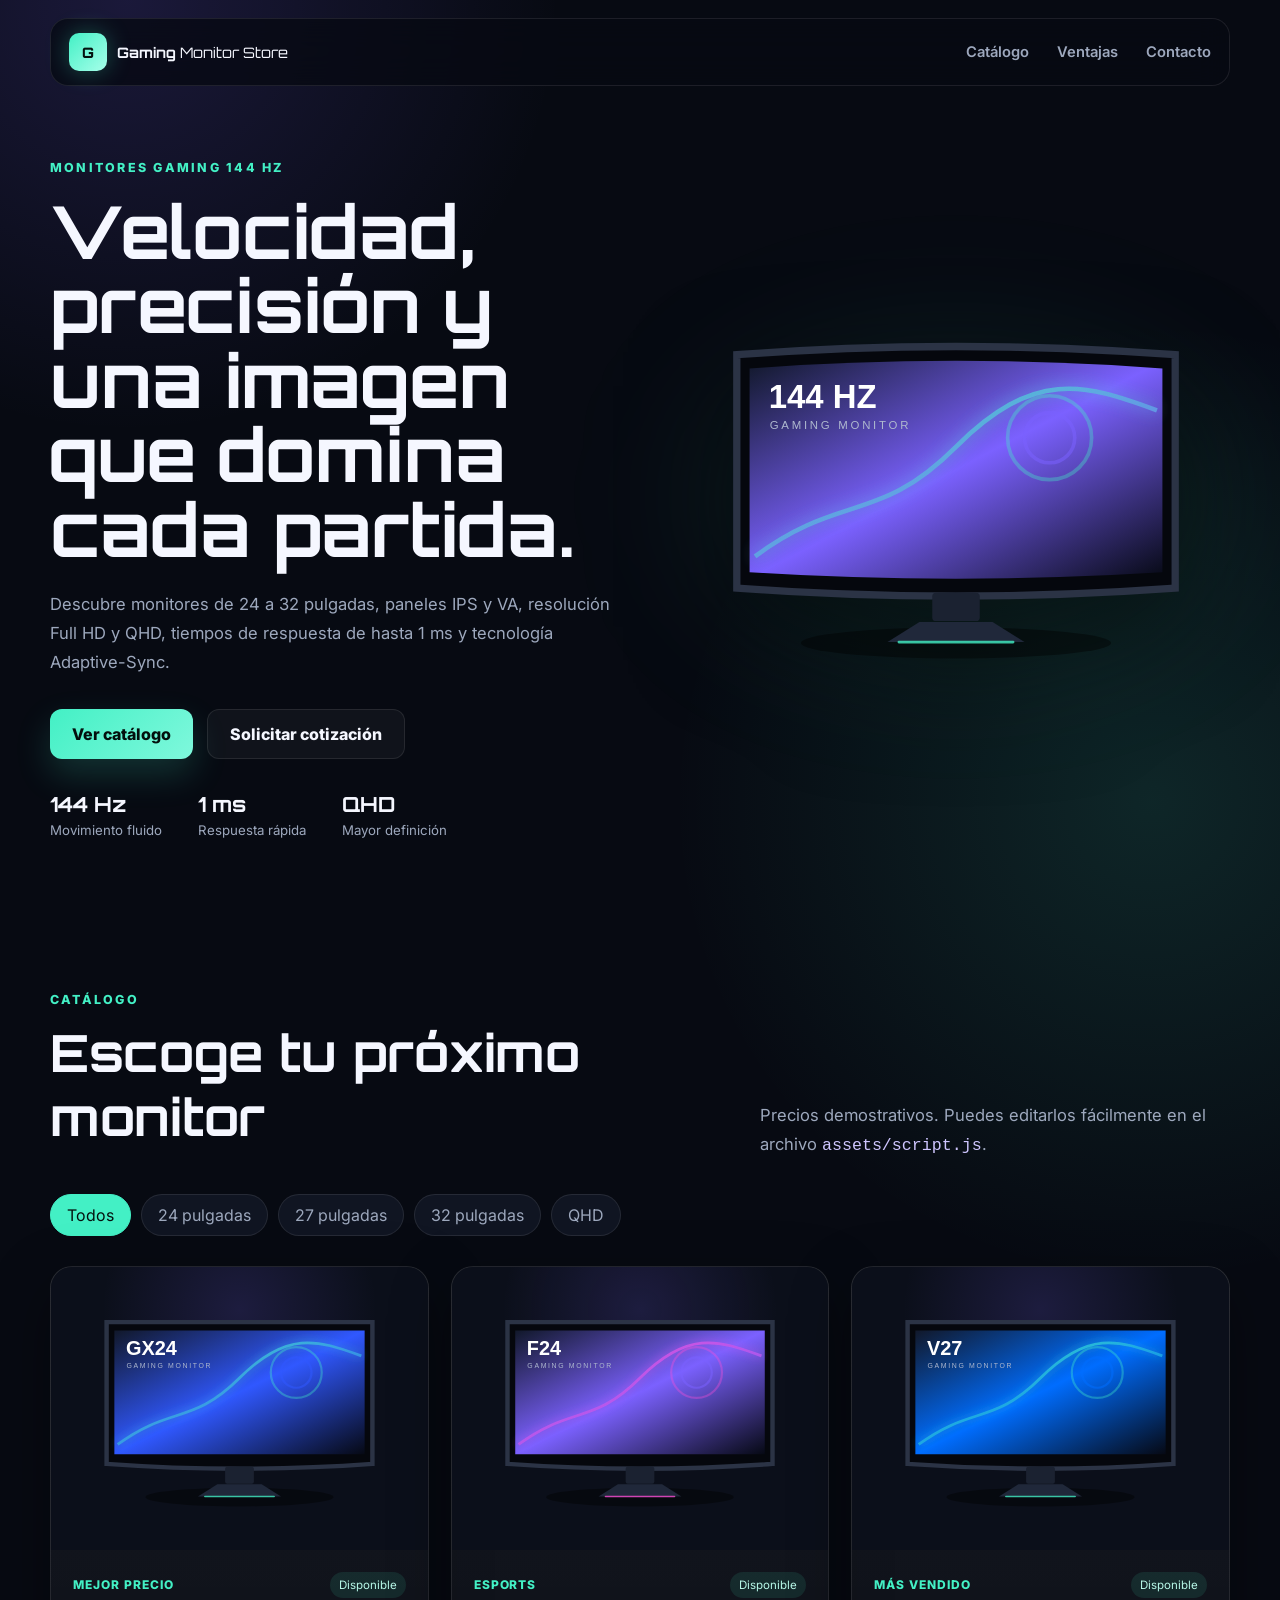
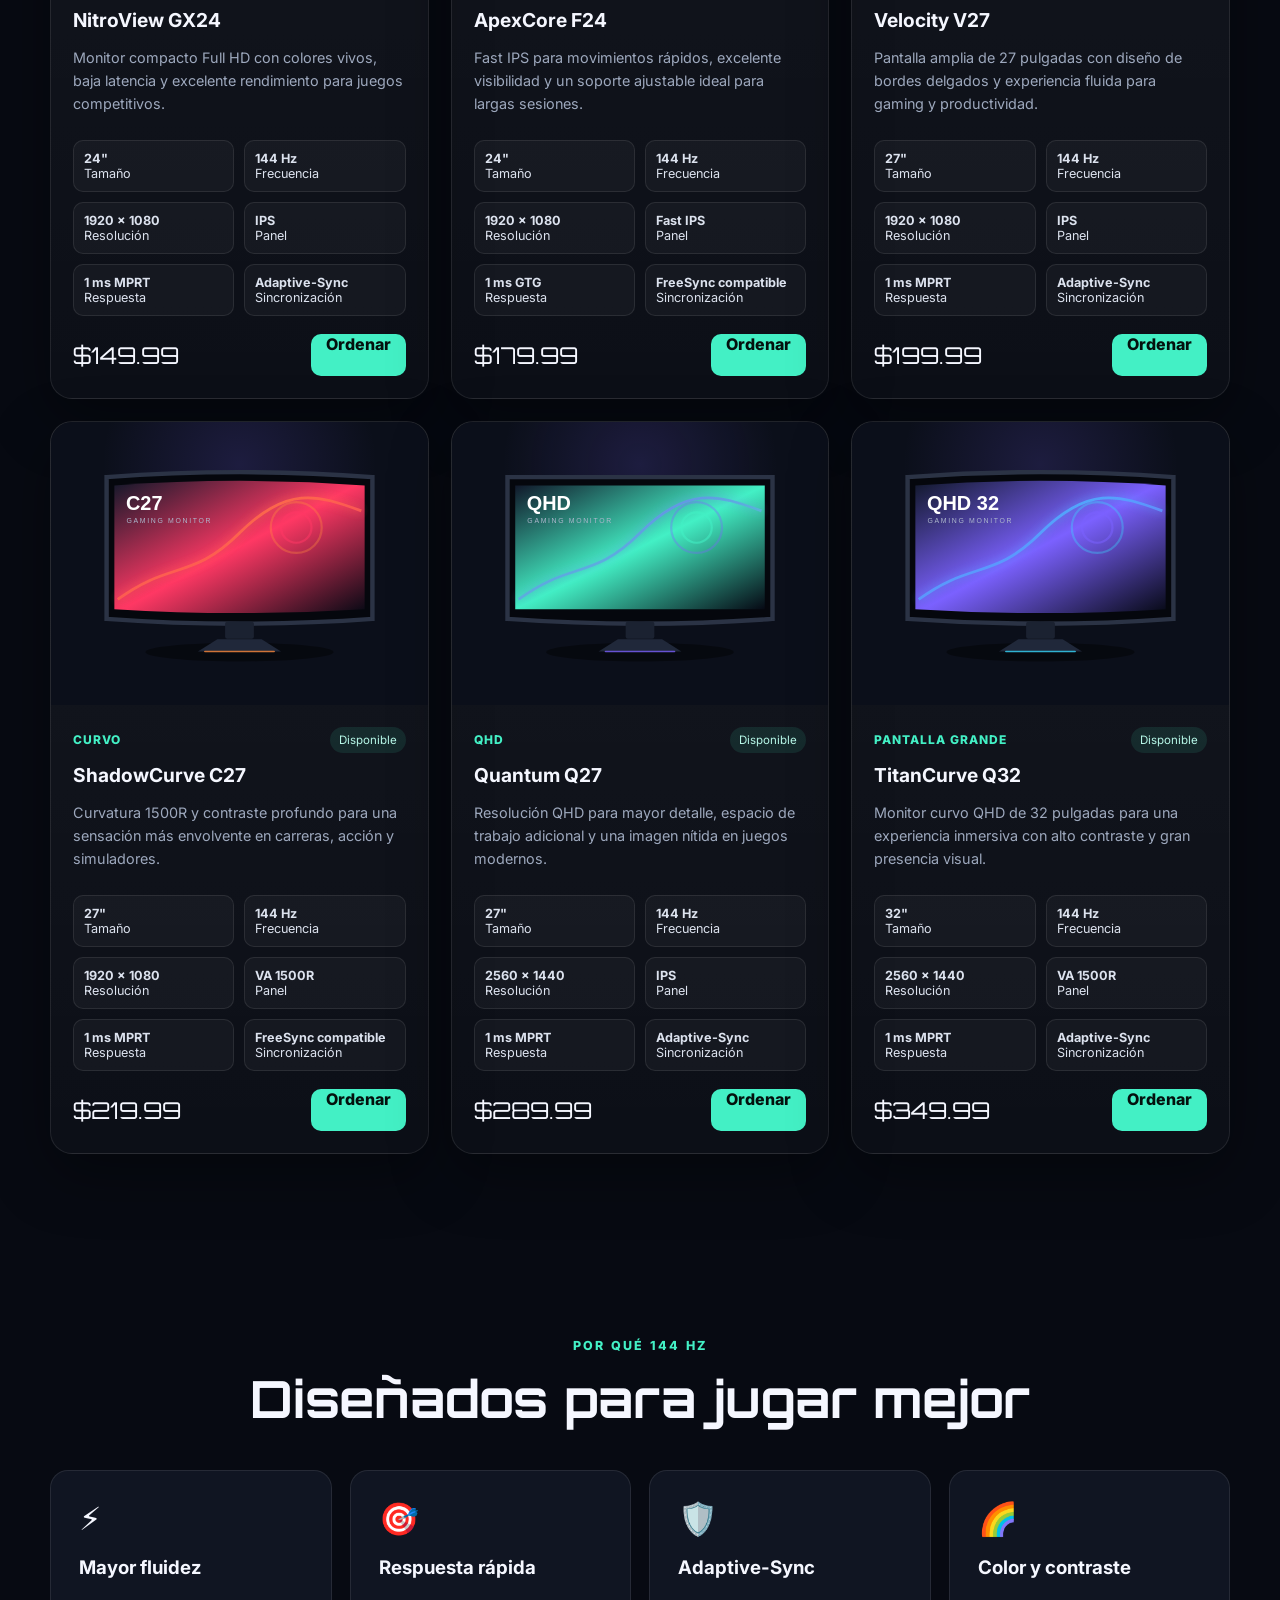
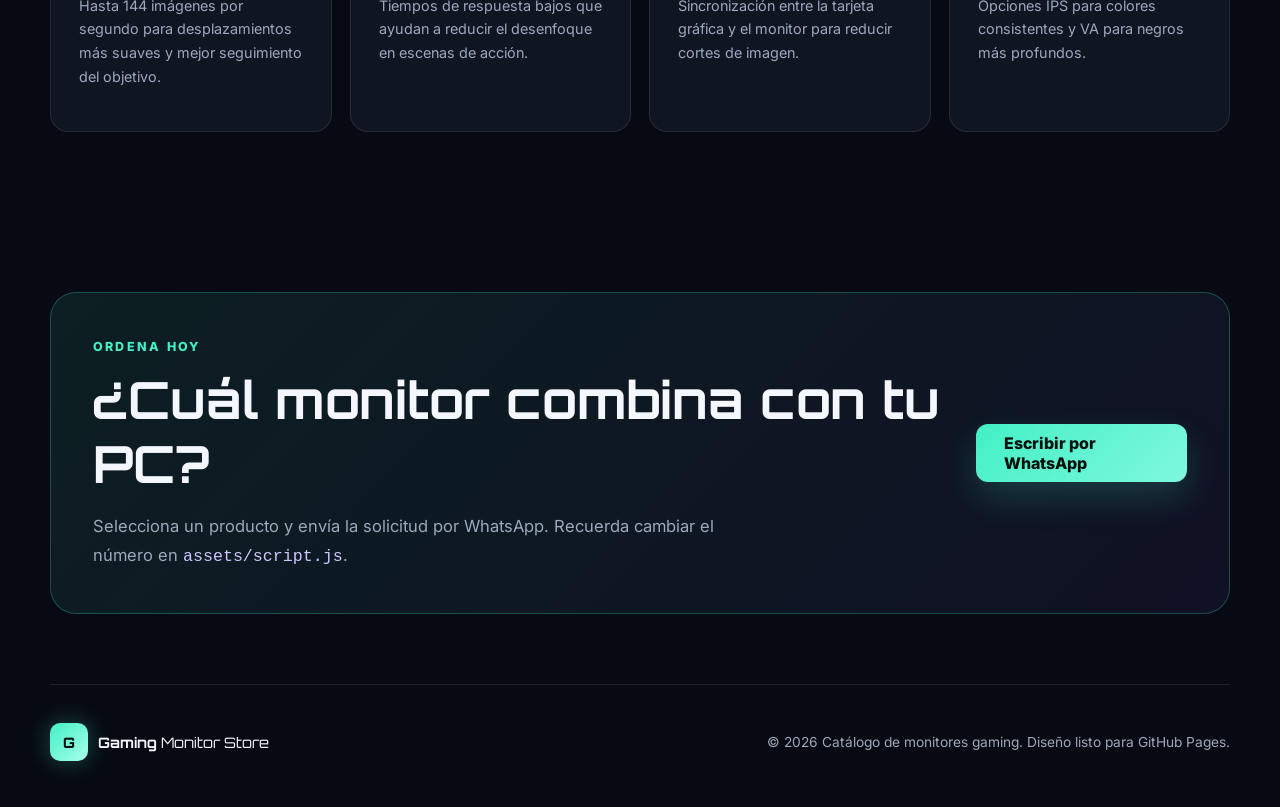
==== index.html @ 6687cc3d "Add files via upload" ====
<!DOCTYPE html>
<html lang="es">
<head>
  <meta charset="UTF-8" />
  <meta name="viewport" content="width=device-width, initial-scale=1.0" />
  <meta name="description" content="Catálogo de monitores gaming de 144 Hz con modelos Full HD y QHD." />
  <title>Gaming Monitor Store | Catálogo 144 Hz</title>
  <link rel="preconnect" href="https://fonts.googleapis.com">
  <link rel="preconnect" href="https://fonts.gstatic.com" crossorigin>
  <link href="https://fonts.googleapis.com/css2?family=Inter:wght@400;500;600;700;800&family=Orbitron:wght@600;700;800&display=swap" rel="stylesheet">
  <link rel="stylesheet" href="assets/styles.css" />
</head>
<body>
  <header class="site-header">
    <a class="brand" href="#inicio" aria-label="Ir al inicio">
      <span class="brand-mark">G</span>
      <span><strong>Gaming</strong> Monitor Store</span>
    </a>
    <nav>
      <a href="#catalogo">Catálogo</a>
      <a href="#ventajas">Ventajas</a>
      <a href="#contacto">Contacto</a>
    </nav>
    <button class="menu-button" aria-label="Abrir menú">☰</button>
  </header>

  <main>
    <section class="hero" id="inicio">
      <div class="hero-content">
        <span class="eyebrow">MONITORES GAMING 144 HZ</span>
        <h1>Velocidad, precisión y una imagen que domina cada partida.</h1>
        <p>Descubre monitores de 24 a 32 pulgadas, paneles IPS y VA, resolución Full HD y QHD, tiempos de respuesta de hasta 1 ms y tecnología Adaptive-Sync.</p>
        <div class="hero-actions">
          <a class="button primary" href="#catalogo">Ver catálogo</a>
          <a class="button secondary" href="#contacto">Solicitar cotización</a>
        </div>
        <div class="hero-stats">
          <div><strong>144 Hz</strong><span>Movimiento fluido</span></div>
          <div><strong>1 ms</strong><span>Respuesta rápida</span></div>
          <div><strong>QHD</strong><span>Mayor definición</span></div>
        </div>
      </div>
      <div class="hero-visual">
        <img src="assets/images/hero-monitor.svg" alt="Monitor gaming de 144 Hz con iluminación neón" />
      </div>
    </section>

    <section class="catalog-section" id="catalogo">
      <div class="section-heading">
        <div>
          <span class="eyebrow">CATÁLOGO</span>
          <h2>Escoge tu próximo monitor</h2>
        </div>
        <p>Precios demostrativos. Puedes editarlos fácilmente en el archivo <code>assets/script.js</code>.</p>
      </div>

      <div class="filters" aria-label="Filtros del catálogo">
        <button class="filter active" data-filter="all">Todos</button>
        <button class="filter" data-filter="24">24 pulgadas</button>
        <button class="filter" data-filter="27">27 pulgadas</button>
        <button class="filter" data-filter="32">32 pulgadas</button>
        <button class="filter" data-filter="qhd">QHD</button>
      </div>

      <div class="product-grid" id="productGrid"></div>
    </section>

    <section class="benefits" id="ventajas">
      <div class="section-heading centered">
        <span class="eyebrow">POR QUÉ 144 HZ</span>
        <h2>Diseñados para jugar mejor</h2>
      </div>
      <div class="benefit-grid">
        <article>
          <span class="benefit-icon">⚡</span>
          <h3>Mayor fluidez</h3>
          <p>Hasta 144 imágenes por segundo para desplazamientos más suaves y mejor seguimiento del objetivo.</p>
        </article>
        <article>
          <span class="benefit-icon">🎯</span>
          <h3>Respuesta rápida</h3>
          <p>Tiempos de respuesta bajos que ayudan a reducir el desenfoque en escenas de acción.</p>
        </article>
        <article>
          <span class="benefit-icon">🛡️</span>
          <h3>Adaptive-Sync</h3>
          <p>Sincronización entre la tarjeta gráfica y el monitor para reducir cortes de imagen.</p>
        </article>
        <article>
          <span class="benefit-icon">🌈</span>
          <h3>Color y contraste</h3>
          <p>Opciones IPS para colores consistentes y VA para negros más profundos.</p>
        </article>
      </div>
    </section>

    <section class="contact" id="contacto">
      <div>
        <span class="eyebrow">ORDENA HOY</span>
        <h2>¿Cuál monitor combina con tu PC?</h2>
        <p>Selecciona un producto y envía la solicitud por WhatsApp. Recuerda cambiar el número en <code>assets/script.js</code>.</p>
      </div>
      <a class="button primary large" id="generalWhatsapp" href="#" target="_blank" rel="noopener">Escribir por WhatsApp</a>
    </section>
  </main>

  <footer>
    <div class="brand footer-brand"><span class="brand-mark">G</span><span><strong>Gaming</strong> Monitor Store</span></div>
    <p>© <span id="year"></span> Catálogo de monitores gaming. Diseño listo para GitHub Pages.</p>
  </footer>

  <script src="assets/script.js"></script>
</body>
</html>
---- assets/styles.css ----
:root {
  --bg: #070a12;
  --surface: #101522;
  --surface-2: #171e2e;
  --text: #f5f7ff;
  --muted: #9da8bd;
  --accent: #43f0c5;
  --accent-2: #7b61ff;
  --border: rgba(255,255,255,.09);
  --shadow: 0 20px 60px rgba(0,0,0,.35);
}
* { box-sizing: border-box; }
html { scroll-behavior: smooth; }
body {
  margin: 0;
  font-family: Inter, system-ui, sans-serif;
  background:
    radial-gradient(circle at 10% 0%, rgba(123,97,255,.17), transparent 27rem),
    radial-gradient(circle at 90% 20%, rgba(67,240,197,.12), transparent 30rem),
    var(--bg);
  color: var(--text);
}
a { color: inherit; text-decoration: none; }
img { max-width: 100%; display: block; }
button { font: inherit; }
.site-header {
  width: min(1180px, calc(100% - 32px));
  margin: 18px auto 0;
  display: flex;
  align-items: center;
  justify-content: space-between;
  padding: 14px 18px;
  position: sticky;
  top: 12px;
  z-index: 50;
  border: 1px solid var(--border);
  border-radius: 18px;
  background: rgba(7,10,18,.78);
  backdrop-filter: blur(16px);
}
.brand { display: flex; align-items: center; gap: 10px; font-family: Orbitron, sans-serif; font-size: .9rem; }
.brand-mark {
  width: 38px; height: 38px; display: grid; place-items: center;
  border-radius: 10px; color: #04110e; font-weight: 800;
  background: linear-gradient(135deg, var(--accent), #a7ffea);
  box-shadow: 0 0 24px rgba(67,240,197,.3);
}
nav { display: flex; gap: 28px; color: var(--muted); font-weight: 600; font-size: .92rem; }
nav a:hover { color: var(--accent); }
.menu-button { display: none; background: transparent; color: white; border: 0; font-size: 1.5rem; }
main { width: min(1180px, calc(100% - 32px)); margin: 0 auto; }
.hero {
  min-height: 700px;
  display: grid;
  grid-template-columns: 1.03fr .97fr;
  align-items: center;
  gap: 50px;
  padding: 70px 0 60px;
}
.eyebrow { color: var(--accent); font-size: .78rem; letter-spacing: .18em; font-weight: 800; }
h1, h2, h3 { margin-top: 0; }
h1 { font-family: Orbitron, sans-serif; font-size: clamp(2.6rem, 5.7vw, 5.4rem); line-height: 1.02; margin: 18px 0 24px; }
h2 { font-family: Orbitron, sans-serif; font-size: clamp(2rem, 4vw, 3.2rem); margin: 12px 0; }
.hero p, .section-heading p, .contact p { color: var(--muted); line-height: 1.75; font-size: 1.04rem; }
.hero-actions { display: flex; gap: 14px; flex-wrap: wrap; margin: 32px 0; }
.button { display: inline-flex; align-items: center; justify-content: center; min-height: 50px; padding: 0 22px; border-radius: 12px; font-weight: 800; transition: .25s ease; }
.button:hover { transform: translateY(-2px); }
.button.primary { background: linear-gradient(135deg, var(--accent), #7ff8dc); color: #03100d; box-shadow: 0 15px 35px rgba(67,240,197,.18); }
.button.secondary { border: 1px solid var(--border); background: rgba(255,255,255,.04); }
.button.large { min-height: 58px; padding: 0 28px; }
.hero-stats { display: flex; gap: 36px; flex-wrap: wrap; }
.hero-stats div { display: flex; flex-direction: column; gap: 5px; }
.hero-stats strong { font-size: 1.3rem; font-family: Orbitron, sans-serif; }
.hero-stats span { color: var(--muted); font-size: .83rem; }
.hero-visual { position: relative; }
.hero-visual::before { content:""; position:absolute; inset:15% 5%; background:rgba(67,240,197,.12); filter:blur(80px); border-radius:50%; }
.hero-visual img { position: relative; filter: drop-shadow(0 35px 50px rgba(0,0,0,.5)); }
.catalog-section, .benefits { padding: 90px 0; }
.section-heading { display: flex; align-items: end; justify-content: space-between; gap: 30px; margin-bottom: 34px; }
.section-heading p { max-width: 470px; margin: 0; }
.section-heading.centered { display: block; text-align: center; }
.filters { display: flex; gap: 10px; flex-wrap: wrap; margin-bottom: 30px; }
.filter { color: var(--muted); padding: 10px 16px; border-radius: 999px; border: 1px solid var(--border); background: var(--surface); cursor: pointer; }
.filter.active, .filter:hover { color: #04110e; background: var(--accent); border-color: var(--accent); }
.product-grid { display: grid; grid-template-columns: repeat(3, 1fr); gap: 22px; }
.product-card { border: 1px solid var(--border); border-radius: 22px; overflow: hidden; background: linear-gradient(180deg, rgba(255,255,255,.055), rgba(255,255,255,.025)); box-shadow: var(--shadow); transition: .28s ease; }
.product-card:hover { transform: translateY(-7px); border-color: rgba(67,240,197,.35); }
.product-image { background: radial-gradient(circle at 50% 15%, rgba(123,97,255,.16), transparent 45%), #0b0f1a; padding: 22px; aspect-ratio: 4/3; display:grid; place-items:center; }
.product-image img { width: 100%; height: 100%; object-fit: contain; }
.product-body { padding: 22px; }
.product-topline { display:flex; align-items:center; justify-content:space-between; gap:10px; margin-bottom:10px; }
.product-badge { color: var(--accent); font-weight:800; font-size:.75rem; letter-spacing:.08em; }
.stock { color:#b7f8e8; background:rgba(67,240,197,.1); padding:6px 9px; border-radius:999px; font-size:.72rem; }
.product-card h3 { font-size:1.2rem; margin-bottom:10px; }
.product-description { color:var(--muted); line-height:1.6; min-height:76px; font-size:.9rem; }
.spec-list { list-style:none; padding:0; margin:18px 0; display:grid; grid-template-columns:1fr 1fr; gap:10px; }
.spec-list li { background:rgba(255,255,255,.035); border:1px solid var(--border); border-radius:10px; padding:10px; font-size:.79rem; color:#dce2ee; }
.product-footer { display:flex; align-items:center; justify-content:space-between; gap:12px; margin-top:18px; }
.price { font-family:Orbitron,sans-serif; font-size:1.45rem; }
.product-button { border:0; cursor:pointer; min-height:42px; padding:0 15px; border-radius:10px; background:var(--accent); color:#04110e; font-weight:800; }
.benefit-grid { display:grid; grid-template-columns:repeat(4,1fr); gap:18px; margin-top:40px; }
.benefit-grid article { background:var(--surface); border:1px solid var(--border); padding:28px; border-radius:18px; }
.benefit-icon { font-size:2rem; }
.benefit-grid h3 { margin:18px 0 10px; }
.benefit-grid p { color:var(--muted); line-height:1.65; font-size:.9rem; }
.contact { margin:70px 0; border:1px solid rgba(67,240,197,.25); border-radius:26px; padding:42px; display:flex; align-items:center; justify-content:space-between; gap:30px; background:linear-gradient(135deg, rgba(67,240,197,.09), rgba(123,97,255,.08)); }
.contact p { max-width:670px; margin-bottom:0; }
footer { width:min(1180px,calc(100% - 32px)); margin:0 auto; padding:35px 0 45px; border-top:1px solid var(--border); display:flex; justify-content:space-between; align-items:center; gap:20px; color:var(--muted); font-size:.86rem; }
.footer-brand { color:var(--text); }
code { color:#cfc6ff; }
@media (max-width: 980px) {
  .hero { grid-template-columns:1fr; padding-top:90px; }
  .hero-visual { max-width:720px; margin:auto; }
  .product-grid { grid-template-columns:repeat(2,1fr); }
  .benefit-grid { grid-template-columns:repeat(2,1fr); }
}
@media (max-width: 680px) {
  nav { display:none; position:absolute; left:0; right:0; top:68px; flex-direction:column; padding:20px; border:1px solid var(--border); border-radius:16px; background:#0b0f19; }
  nav.open { display:flex; }
  .menu-button { display:block; }
  h1 { font-size:2.65rem; }
  .hero { min-height:auto; }
  .hero-stats { gap:22px; }
  .section-heading, .contact, footer { align-items:flex-start; flex-direction:column; }
  .product-grid, .benefit-grid { grid-template-columns:1fr; }
  .contact { padding:30px 24px; }
  .button.large { width:100%; }
}
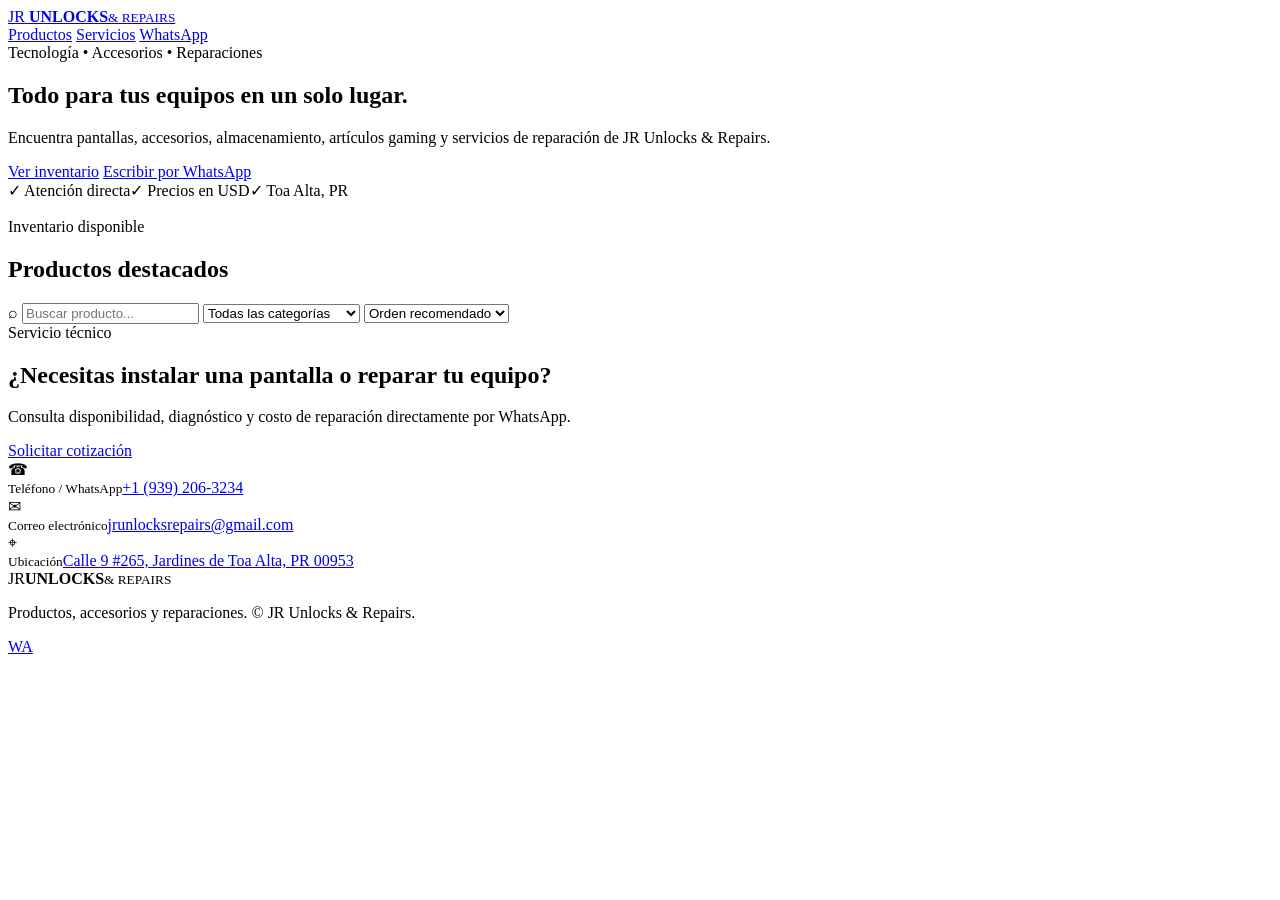
==== commit d7552484: "Add files via upload" ====
--- a/index.html
+++ b/index.html
@@ -1,114 +1,98 @@
 <!DOCTYPE html>
 <html lang="es">
 <head>
-  <meta charset="UTF-8" />
-  <meta name="viewport" content="width=device-width, initial-scale=1.0" />
-  <meta name="description" content="Catálogo de monitores gaming de 144 Hz con modelos Full HD y QHD." />
-  <title>Gaming Monitor Store | Catálogo 144 Hz</title>
+  <meta charset="UTF-8">
+  <meta name="viewport" content="width=device-width, initial-scale=1.0">
+  <meta name="description" content="Catálogo de productos, accesorios y reparaciones de JR Unlocks & Repairs.">
+  <title>JR Unlocks & Repairs | Catálogo</title>
   <link rel="preconnect" href="https://fonts.googleapis.com">
   <link rel="preconnect" href="https://fonts.gstatic.com" crossorigin>
-  <link href="https://fonts.googleapis.com/css2?family=Inter:wght@400;500;600;700;800&family=Orbitron:wght@600;700;800&display=swap" rel="stylesheet">
-  <link rel="stylesheet" href="assets/styles.css" />
+  <link href="https://fonts.googleapis.com/css2?family=Inter:wght@400;500;600;700;800&display=swap" rel="stylesheet">
+  <link rel="stylesheet" href="assets/styles.css">
 </head>
 <body>
   <header class="site-header">
-    <a class="brand" href="#inicio" aria-label="Ir al inicio">
-      <span class="brand-mark">G</span>
-      <span><strong>Gaming</strong> Monitor Store</span>
+    <a class="brand" href="#inicio" aria-label="JR Unlocks & Repairs">
+      <span class="brand-mark">JR</span>
+      <span><strong>UNLOCKS</strong><small>& REPAIRS</small></span>
     </a>
     <nav>
-      <a href="#catalogo">Catálogo</a>
-      <a href="#ventajas">Ventajas</a>
-      <a href="#contacto">Contacto</a>
+      <a href="#productos">Productos</a>
+      <a href="#servicios">Servicios</a>
+      <a class="nav-cta" href="https://wa.me/19392063234" target="_blank" rel="noopener">WhatsApp</a>
     </nav>
-    <button class="menu-button" aria-label="Abrir menú">☰</button>
   </header>
 
   <main>
     <section class="hero" id="inicio">
-      <div class="hero-content">
-        <span class="eyebrow">MONITORES GAMING 144 HZ</span>
-        <h1>Velocidad, precisión y una imagen que domina cada partida.</h1>
-        <p>Descubre monitores de 24 a 32 pulgadas, paneles IPS y VA, resolución Full HD y QHD, tiempos de respuesta de hasta 1 ms y tecnología Adaptive-Sync.</p>
+      <div class="hero-copy">
+        <span class="eyebrow">Tecnología • Accesorios • Reparaciones</span>
+        <h1>Todo para tus equipos en un solo lugar.</h1>
+        <p>Encuentra pantallas, accesorios, almacenamiento, artículos gaming y servicios de reparación de JR Unlocks & Repairs.</p>
         <div class="hero-actions">
-          <a class="button primary" href="#catalogo">Ver catálogo</a>
-          <a class="button secondary" href="#contacto">Solicitar cotización</a>
+          <a class="button primary" href="#productos">Ver inventario</a>
+          <a class="button secondary" href="https://wa.me/19392063234?text=Hola%20JR%20Unlocks%20%26%20Repairs%2C%20quiero%20informaci%C3%B3n%20sobre%20sus%20productos." target="_blank" rel="noopener">Escribir por WhatsApp</a>
         </div>
-        <div class="hero-stats">
-          <div><strong>144 Hz</strong><span>Movimiento fluido</span></div>
-          <div><strong>1 ms</strong><span>Respuesta rápida</span></div>
-          <div><strong>QHD</strong><span>Mayor definición</span></div>
+        <div class="trust-row">
+          <span>✓ Atención directa</span><span>✓ Precios en USD</span><span>✓ Toa Alta, PR</span>
         </div>
       </div>
-      <div class="hero-visual">
-        <img src="assets/images/hero-monitor.svg" alt="Monitor gaming de 144 Hz con iluminación neón" />
+      <div class="hero-art" aria-hidden="true">
+        <img src="assets/images/hero-tech.svg" alt="">
       </div>
     </section>
 
-    <section class="catalog-section" id="catalogo">
+    <section class="catalog-section" id="productos">
       <div class="section-heading">
-        <div>
-          <span class="eyebrow">CATÁLOGO</span>
-          <h2>Escoge tu próximo monitor</h2>
-        </div>
-        <p>Precios demostrativos. Puedes editarlos fácilmente en el archivo <code>assets/script.js</code>.</p>
+        <div><span class="eyebrow">Inventario disponible</span><h2>Productos destacados</h2></div>
+        <span id="resultCount" class="result-count"></span>
       </div>
 
-      <div class="filters" aria-label="Filtros del catálogo">
-        <button class="filter active" data-filter="all">Todos</button>
-        <button class="filter" data-filter="24">24 pulgadas</button>
-        <button class="filter" data-filter="27">27 pulgadas</button>
-        <button class="filter" data-filter="32">32 pulgadas</button>
-        <button class="filter" data-filter="qhd">QHD</button>
+      <div class="toolbar">
+        <label class="search-box">
+          <span>⌕</span>
+          <input id="searchInput" type="search" placeholder="Buscar producto..." autocomplete="off">
+        </label>
+        <select id="categoryFilter" aria-label="Filtrar por categoría">
+          <option value="all">Todas las categorías</option>
+          <option value="Pantallas">Pantallas</option>
+          <option value="Accesorios">Accesorios</option>
+          <option value="Computadoras y juego">Computadoras y juego</option>
+        </select>
+        <select id="sortSelect" aria-label="Ordenar productos">
+          <option value="featured">Orden recomendado</option>
+          <option value="price-low">Precio menor</option>
+          <option value="price-high">Precio mayor</option>
+          <option value="name">Nombre A–Z</option>
+        </select>
       </div>
 
-      <div class="product-grid" id="productGrid"></div>
+      <div id="productGrid" class="product-grid"></div>
+      <div id="emptyState" class="empty-state" hidden>No encontramos productos con esos filtros.</div>
     </section>
 
-    <section class="benefits" id="ventajas">
-      <div class="section-heading centered">
-        <span class="eyebrow">POR QUÉ 144 HZ</span>
-        <h2>Diseñados para jugar mejor</h2>
+    <section class="service-banner" id="servicios">
+      <div>
+        <span class="eyebrow">Servicio técnico</span>
+        <h2>¿Necesitas instalar una pantalla o reparar tu equipo?</h2>
+        <p>Consulta disponibilidad, diagnóstico y costo de reparación directamente por WhatsApp.</p>
       </div>
-      <div class="benefit-grid">
-        <article>
-          <span class="benefit-icon">⚡</span>
-          <h3>Mayor fluidez</h3>
-          <p>Hasta 144 imágenes por segundo para desplazamientos más suaves y mejor seguimiento del objetivo.</p>
-        </article>
-        <article>
-          <span class="benefit-icon">🎯</span>
-          <h3>Respuesta rápida</h3>
-          <p>Tiempos de respuesta bajos que ayudan a reducir el desenfoque en escenas de acción.</p>
-        </article>
-        <article>
-          <span class="benefit-icon">🛡️</span>
-          <h3>Adaptive-Sync</h3>
-          <p>Sincronización entre la tarjeta gráfica y el monitor para reducir cortes de imagen.</p>
-        </article>
-        <article>
-          <span class="benefit-icon">🌈</span>
-          <h3>Color y contraste</h3>
-          <p>Opciones IPS para colores consistentes y VA para negros más profundos.</p>
-        </article>
-      </div>
+      <a class="button primary" href="https://wa.me/19392063234?text=Hola%2C%20necesito%20una%20cotizaci%C3%B3n%20de%20reparaci%C3%B3n." target="_blank" rel="noopener">Solicitar cotización</a>
     </section>
 
-    <section class="contact" id="contacto">
-      <div>
-        <span class="eyebrow">ORDENA HOY</span>
-        <h2>¿Cuál monitor combina con tu PC?</h2>
-        <p>Selecciona un producto y envía la solicitud por WhatsApp. Recuerda cambiar el número en <code>assets/script.js</code>.</p>
-      </div>
-      <a class="button primary large" id="generalWhatsapp" href="#" target="_blank" rel="noopener">Escribir por WhatsApp</a>
+    <section class="contact-grid">
+      <article><span class="contact-icon">☎</span><div><small>Teléfono / WhatsApp</small><a href="tel:+19392063234">+1 (939) 206-3234</a></div></article>
+      <article><span class="contact-icon">✉</span><div><small>Correo electrónico</small><a href="mailto:jrunlocksrepairs@gmail.com">jrunlocksrepairs@gmail.com</a></div></article>
+      <article><span class="contact-icon">⌖</span><div><small>Ubicación</small><a href="https://maps.google.com/?q=calle+9+265+Jardines+de+Toa+Alta+PR+00953" target="_blank" rel="noopener">Calle 9 #265, Jardines de Toa Alta, PR 00953</a></div></article>
     </section>
   </main>
 
   <footer>
-    <div class="brand footer-brand"><span class="brand-mark">G</span><span><strong>Gaming</strong> Monitor Store</span></div>
-    <p>© <span id="year"></span> Catálogo de monitores gaming. Diseño listo para GitHub Pages.</p>
+    <div class="brand footer-brand"><span class="brand-mark">JR</span><span><strong>UNLOCKS</strong><small>& REPAIRS</small></span></div>
+    <p>Productos, accesorios y reparaciones. © <span id="year"></span> JR Unlocks & Repairs.</p>
   </footer>
 
+  <a class="floating-wa" href="https://wa.me/19392063234" target="_blank" rel="noopener" aria-label="Contactar por WhatsApp">WA</a>
   <script src="assets/script.js"></script>
 </body>
 </html>
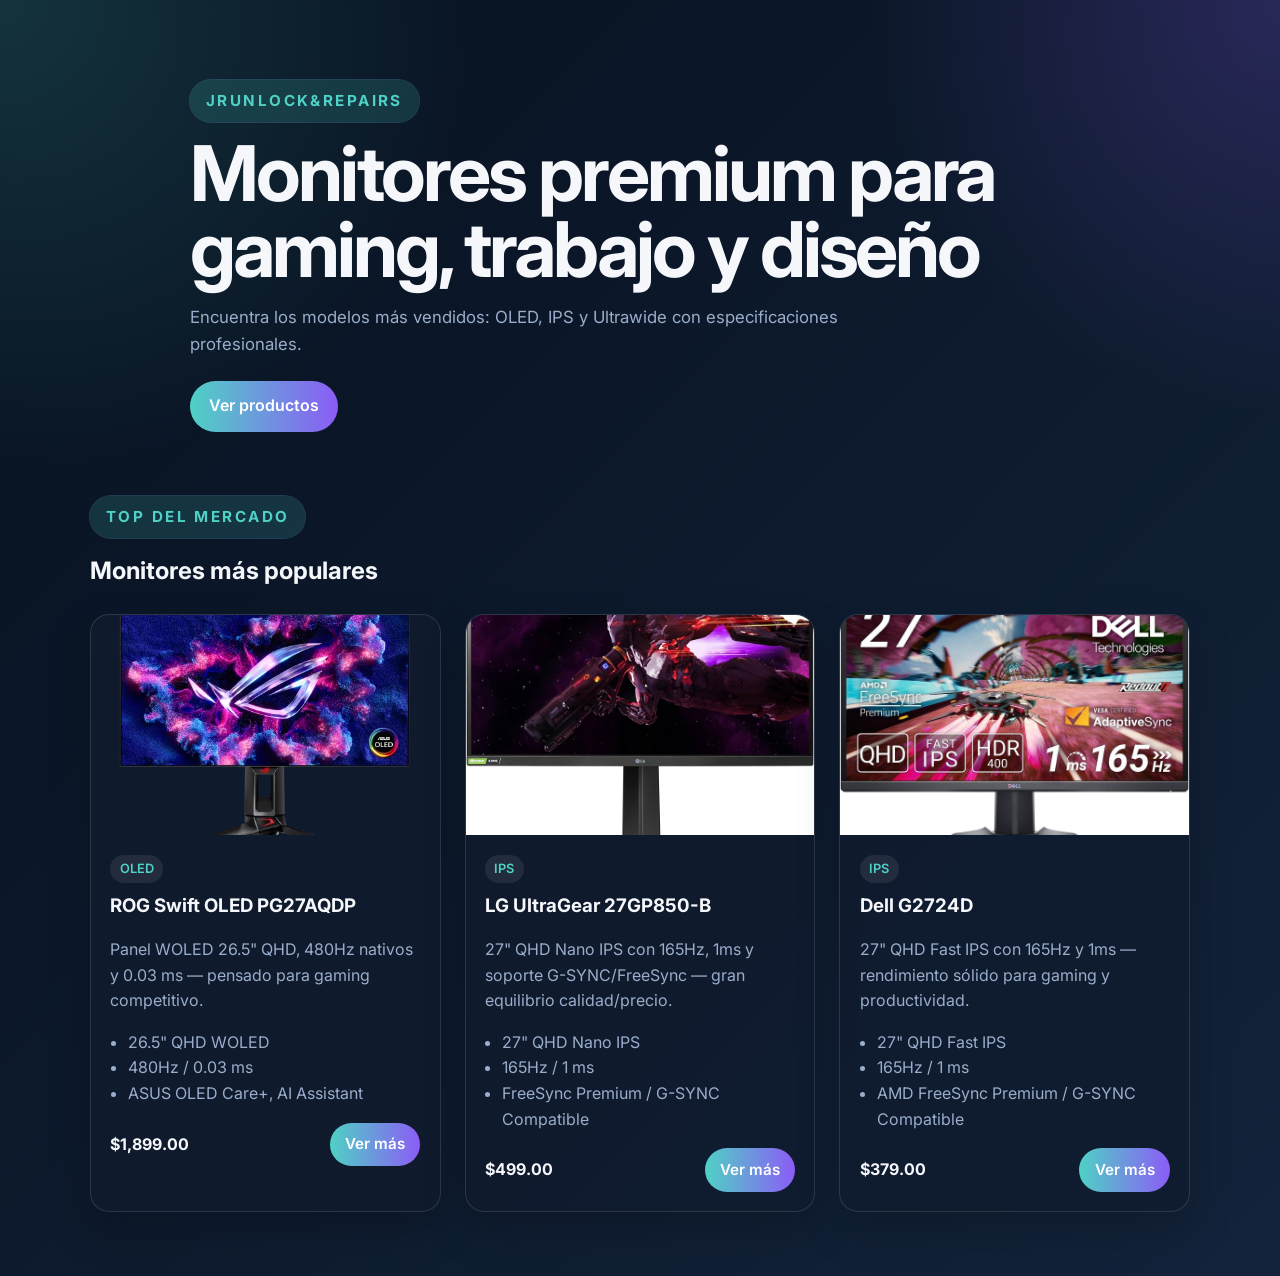
==== commit e7eb8b38: "Add files via upload" ====
--- a/index.html
+++ b/index.html
@@ -1,98 +1,98 @@
-<!DOCTYPE html>
-<html lang="es">
-<head>
-  <meta charset="UTF-8">
-  <meta name="viewport" content="width=device-width, initial-scale=1.0">
-  <meta name="description" content="Catálogo de productos, accesorios y reparaciones de JR Unlocks & Repairs.">
-  <title>JR Unlocks & Repairs | Catálogo</title>
-  <link rel="preconnect" href="https://fonts.googleapis.com">
-  <link rel="preconnect" href="https://fonts.gstatic.com" crossorigin>
-  <link href="https://fonts.googleapis.com/css2?family=Inter:wght@400;500;600;700;800&display=swap" rel="stylesheet">
-  <link rel="stylesheet" href="assets/styles.css">
-</head>
-<body>
-  <header class="site-header">
-    <a class="brand" href="#inicio" aria-label="JR Unlocks & Repairs">
-      <span class="brand-mark">JR</span>
-      <span><strong>UNLOCKS</strong><small>& REPAIRS</small></span>
-    </a>
-    <nav>
-      <a href="#productos">Productos</a>
-      <a href="#servicios">Servicios</a>
-      <a class="nav-cta" href="https://wa.me/19392063234" target="_blank" rel="noopener">WhatsApp</a>
-    </nav>
-  </header>
-
-  <main>
-    <section class="hero" id="inicio">
-      <div class="hero-copy">
-        <span class="eyebrow">Tecnología • Accesorios • Reparaciones</span>
-        <h1>Todo para tus equipos en un solo lugar.</h1>
-        <p>Encuentra pantallas, accesorios, almacenamiento, artículos gaming y servicios de reparación de JR Unlocks & Repairs.</p>
-        <div class="hero-actions">
-          <a class="button primary" href="#productos">Ver inventario</a>
-          <a class="button secondary" href="https://wa.me/19392063234?text=Hola%20JR%20Unlocks%20%26%20Repairs%2C%20quiero%20informaci%C3%B3n%20sobre%20sus%20productos." target="_blank" rel="noopener">Escribir por WhatsApp</a>
-        </div>
-        <div class="trust-row">
-          <span>✓ Atención directa</span><span>✓ Precios en USD</span><span>✓ Toa Alta, PR</span>
-        </div>
-      </div>
-      <div class="hero-art" aria-hidden="true">
-        <img src="assets/images/hero-tech.svg" alt="">
-      </div>
-    </section>
-
-    <section class="catalog-section" id="productos">
-      <div class="section-heading">
-        <div><span class="eyebrow">Inventario disponible</span><h2>Productos destacados</h2></div>
-        <span id="resultCount" class="result-count"></span>
-      </div>
-
-      <div class="toolbar">
-        <label class="search-box">
-          <span>⌕</span>
-          <input id="searchInput" type="search" placeholder="Buscar producto..." autocomplete="off">
-        </label>
-        <select id="categoryFilter" aria-label="Filtrar por categoría">
-          <option value="all">Todas las categorías</option>
-          <option value="Pantallas">Pantallas</option>
-          <option value="Accesorios">Accesorios</option>
-          <option value="Computadoras y juego">Computadoras y juego</option>
-        </select>
-        <select id="sortSelect" aria-label="Ordenar productos">
-          <option value="featured">Orden recomendado</option>
-          <option value="price-low">Precio menor</option>
-          <option value="price-high">Precio mayor</option>
-          <option value="name">Nombre A–Z</option>
-        </select>
-      </div>
-
-      <div id="productGrid" class="product-grid"></div>
-      <div id="emptyState" class="empty-state" hidden>No encontramos productos con esos filtros.</div>
-    </section>
-
-    <section class="service-banner" id="servicios">
-      <div>
-        <span class="eyebrow">Servicio técnico</span>
-        <h2>¿Necesitas instalar una pantalla o reparar tu equipo?</h2>
-        <p>Consulta disponibilidad, diagnóstico y costo de reparación directamente por WhatsApp.</p>
-      </div>
-      <a class="button primary" href="https://wa.me/19392063234?text=Hola%2C%20necesito%20una%20cotizaci%C3%B3n%20de%20reparaci%C3%B3n." target="_blank" rel="noopener">Solicitar cotización</a>
-    </section>
-
-    <section class="contact-grid">
-      <article><span class="contact-icon">☎</span><div><small>Teléfono / WhatsApp</small><a href="tel:+19392063234">+1 (939) 206-3234</a></div></article>
-      <article><span class="contact-icon">✉</span><div><small>Correo electrónico</small><a href="mailto:jrunlocksrepairs@gmail.com">jrunlocksrepairs@gmail.com</a></div></article>
-      <article><span class="contact-icon">⌖</span><div><small>Ubicación</small><a href="https://maps.google.com/?q=calle+9+265+Jardines+de+Toa+Alta+PR+00953" target="_blank" rel="noopener">Calle 9 #265, Jardines de Toa Alta, PR 00953</a></div></article>
-    </section>
-  </main>
-
-  <footer>
-    <div class="brand footer-brand"><span class="brand-mark">JR</span><span><strong>UNLOCKS</strong><small>& REPAIRS</small></span></div>
-    <p>Productos, accesorios y reparaciones. © <span id="year"></span> JR Unlocks & Repairs.</p>
-  </footer>
-
-  <a class="floating-wa" href="https://wa.me/19392063234" target="_blank" rel="noopener" aria-label="Contactar por WhatsApp">WA</a>
-  <script src="assets/script.js"></script>
-</body>
-</html>
+<!DOCTYPE html>
+<html lang="es">
+  <head>
+    <meta charset="UTF-8" />
+    <meta name="viewport" content="width=device-width, initial-scale=1.0" />
+    <title>JRUNLOCK&REPAIRS | Catálogo de Monitores</title>
+    <meta
+      name="description"
+      content="Catálogo de ventas de monitores OLED e IPS con características destacadas, imágenes y precios."
+    />
+    <link rel="preconnect" href="https://fonts.googleapis.com" />
+    <link rel="preconnect" href="https://fonts.gstatic.com" crossorigin />
+    <link
+      href="https://fonts.googleapis.com/css2?family=Inter:wght@400;500;600;700&display=swap"
+      rel="stylesheet"
+    />
+    <link rel="stylesheet" href="styles.css" />
+  </head>
+  <body>
+    <header class="hero">
+      <div class="hero__content">
+        <p class="eyebrow">JRUNLOCK&REPAIRS</p>
+        <h1>Monitores premium para gaming, trabajo y diseño</h1>
+        <p class="hero__lead">Encuentra los modelos más vendidos: OLED, IPS y Ultrawide con especificaciones profesionales.</p>
+        <a class="button" href="#productos">Ver productos</a>
+      </div>
+    </header>
+
+    <main id="productos">
+      <section class="section-title">
+        <p class="eyebrow">Top del mercado</p>
+        <h2>Monitores más populares</h2>
+      </section>
+
+      <section class="catalog">
+        <article class="card">
+          <a href="product-pages/rog-pg27aqdp.html" class="product-link">
+            <img src="assets/monitor-1.jpg" alt="ROG Swift OLED PG27AQDP" />
+          </a>
+          <div class="card__body">
+            <span class="tag">OLED</span>
+            <h3><a class="product-link" href="product-pages/rog-pg27aqdp.html">ROG Swift OLED PG27AQDP</a></h3>
+            <p>Panel WOLED 26.5" QHD, 480Hz nativos y 0.03 ms — pensado para gaming competitivo.</p>
+            <ul>
+              <li>26.5" QHD WOLED</li>
+              <li>480Hz / 0.03 ms</li>
+              <li>ASUS OLED Care+, AI Assistant</li>
+            </ul>
+            <div class="card__footer">
+              <strong>$1,899.00</strong>
+              <a href="product-pages/rog-pg27aqdp.html" class="button button--small">Ver más</a>
+            </div>
+          </div>
+        </article>
+
+        <article class="card">
+          <a href="product-pages/lg-27gp850.html" class="product-link">
+            <img src="assets/monitor-2.jpg" alt="LG UltraGear 27GP850-B" class="product-img--lg" />
+          </a>
+          <div class="card__body">
+            <span class="tag">IPS</span>
+            <h3><a class="product-link" href="product-pages/lg-27gp850.html">LG UltraGear 27GP850-B</a></h3>
+            <p>27" QHD Nano IPS con 165Hz, 1ms y soporte G-SYNC/FreeSync — gran equilibrio calidad/precio.</p>
+            <ul>
+              <li>27" QHD Nano IPS</li>
+              <li>165Hz / 1 ms</li>
+              <li>FreeSync Premium / G-SYNC Compatible</li>
+            </ul>
+            <div class="card__footer">
+              <strong>$499.00</strong>
+              <a href="product-pages/lg-27gp850.html" class="button button--small">Ver más</a>
+            </div>
+          </div>
+        </article>
+
+        <article class="card">
+          <a href="product-pages/dell-g2724d.html" class="product-link">
+            <img src="assets/monitor-3.jpg" alt="Dell G2724D" />
+          </a>
+          <div class="card__body">
+            <span class="tag">IPS</span>
+            <h3><a class="product-link" href="product-pages/dell-g2724d.html">Dell G2724D</a></h3>
+            <p>27" QHD Fast IPS con 165Hz y 1ms — rendimiento sólido para gaming y productividad.</p>
+            <ul>
+              <li>27" QHD Fast IPS</li>
+              <li>165Hz / 1 ms</li>
+              <li>AMD FreeSync Premium / G-SYNC Compatible</li>
+            </ul>
+            <div class="card__footer">
+              <strong>$379.00</strong>
+              <a href="product-pages/dell-g2724d.html" class="button button--small">Ver más</a>
+            </div>
+          </div>
+        </article>
+      </section>
+    </main>
+  </body>
+</html>
--- a/styles.css
+++ b/styles.css
@@ -0,0 +1,195 @@
+:root {
+  color-scheme: dark;
+  --bg: #07111f;
+  --bg-soft: #101b2e;
+  --text: #f5f7fb;
+  --muted: #9aadca;
+  --accent: #4fd1c5;
+  --accent-2: #8b5cf6;
+  --border: rgba(255, 255, 255, 0.12);
+}
+
+* {
+  box-sizing: border-box;
+}
+
+body {
+  margin: 0;
+  font-family: 'Inter', sans-serif;
+  color: var(--text);
+  background: linear-gradient(135deg, var(--bg), #13233b);
+  line-height: 1.6;
+}
+
+img {
+  display: block;
+  width: 100%;
+}
+
+.hero {
+  padding: 5rem 1.5rem 3rem;
+  background: radial-gradient(circle at top left, rgba(79, 209, 197, 0.18), transparent 35%),
+    radial-gradient(circle at top right, rgba(139, 92, 246, 0.22), transparent 30%);
+}
+
+.hero__content {
+  max-width: 900px;
+  margin: 0 auto;
+}
+
+.eyebrow {
+  display: inline-block;
+  margin: 0 0 0.9rem;
+  padding: 0.55rem 1rem;
+  border-radius: 999px;
+  background: rgba(79, 209, 197, 0.16);
+  color: var(--accent);
+  font-size: 0.95rem;
+  font-weight: 700;
+  letter-spacing: 0.16em;
+  text-transform: uppercase;
+  box-shadow: 0 0 0 1px rgba(125, 211, 252, 0.2);
+}
+
+h1,
+h2,
+h3 {
+  margin: 0 0 0.8rem;
+}
+
+h1 {
+  font-size: clamp(2.8rem, 6vw, 5.2rem);
+  line-height: 0.98;
+  letter-spacing: -0.04em;
+  margin-bottom: 1.1rem;
+  max-width: 900px;
+}
+
+.highlight {
+  color: #7dd3fc;
+  text-shadow: 0 0 20px rgba(125, 211, 252, 0.35);
+}
+
+.hero__lead {
+  max-width: 700px;
+  font-size: 1.05rem;
+  color: var(--muted);
+  margin-bottom: 1.4rem;
+}
+
+/* Keep product links visually consistent */
+.product-link {
+  color: inherit;
+  text-decoration: none;
+}
+.product-link img {
+  transition: transform 0.18s ease;
+}
+.product-link:hover img {
+  transform: translateY(-6px) scale(1.01);
+}
+
+.button {
+  display: inline-block;
+  padding: 0.8rem 1.2rem;
+  border-radius: 999px;
+  background: linear-gradient(90deg, var(--accent), var(--accent-2));
+  color: white;
+  text-decoration: none;
+  font-weight: 600;
+  transition: transform 0.2s ease;
+}
+
+.button:hover {
+  transform: translateY(-2px);
+}
+
+.button--small {
+  padding: 0.6rem 0.95rem;
+  font-size: 0.95rem;
+}
+
+main {
+  padding: 0 1.5rem 4rem;
+}
+
+.section-title {
+  max-width: 1100px;
+  margin: 1rem auto 1.5rem;
+}
+
+.catalog {
+  max-width: 1100px;
+  margin: 0 auto;
+  display: grid;
+  grid-template-columns: repeat(auto-fit, minmax(260px, 1fr));
+  gap: 1.5rem;
+}
+
+.card {
+  background: rgba(16, 27, 46, 0.9);
+  border: 1px solid var(--border);
+  border-radius: 1.2rem;
+  overflow: hidden;
+  box-shadow: 0 18px 45px rgba(0, 0, 0, 0.2);
+}
+
+.card img {
+  height: 220px;
+  object-fit: cover;
+}
+
+/* Smaller image specifically for LG card */
+.product-img--lg {
+  height: 160px;
+  object-fit: contain;
+}
+
+@media (max-width: 640px) {
+  .product-img--lg {
+    height: 130px;
+  }
+}
+
+.card__body {
+  padding: 1.2rem;
+}
+
+.tag {
+  display: inline-block;
+  margin-bottom: 0.5rem;
+  padding: 0.25rem 0.6rem;
+  border-radius: 999px;
+  background: rgba(255, 255, 255, 0.08);
+  color: var(--accent);
+  font-size: 0.8rem;
+  font-weight: 600;
+}
+
+.card p,
+.card li {
+  color: var(--muted);
+}
+
+.card ul {
+  padding-left: 1.1rem;
+  margin: 0.8rem 0 1rem;
+}
+
+.card__footer {
+  display: flex;
+  align-items: center;
+  justify-content: space-between;
+  gap: 1rem;
+}
+
+@media (max-width: 640px) {
+  .hero {
+    padding-top: 3.5rem;
+  }
+
+  .card__footer {
+    flex-direction: column;
+    align-items: flex-start;
+  }
+}
